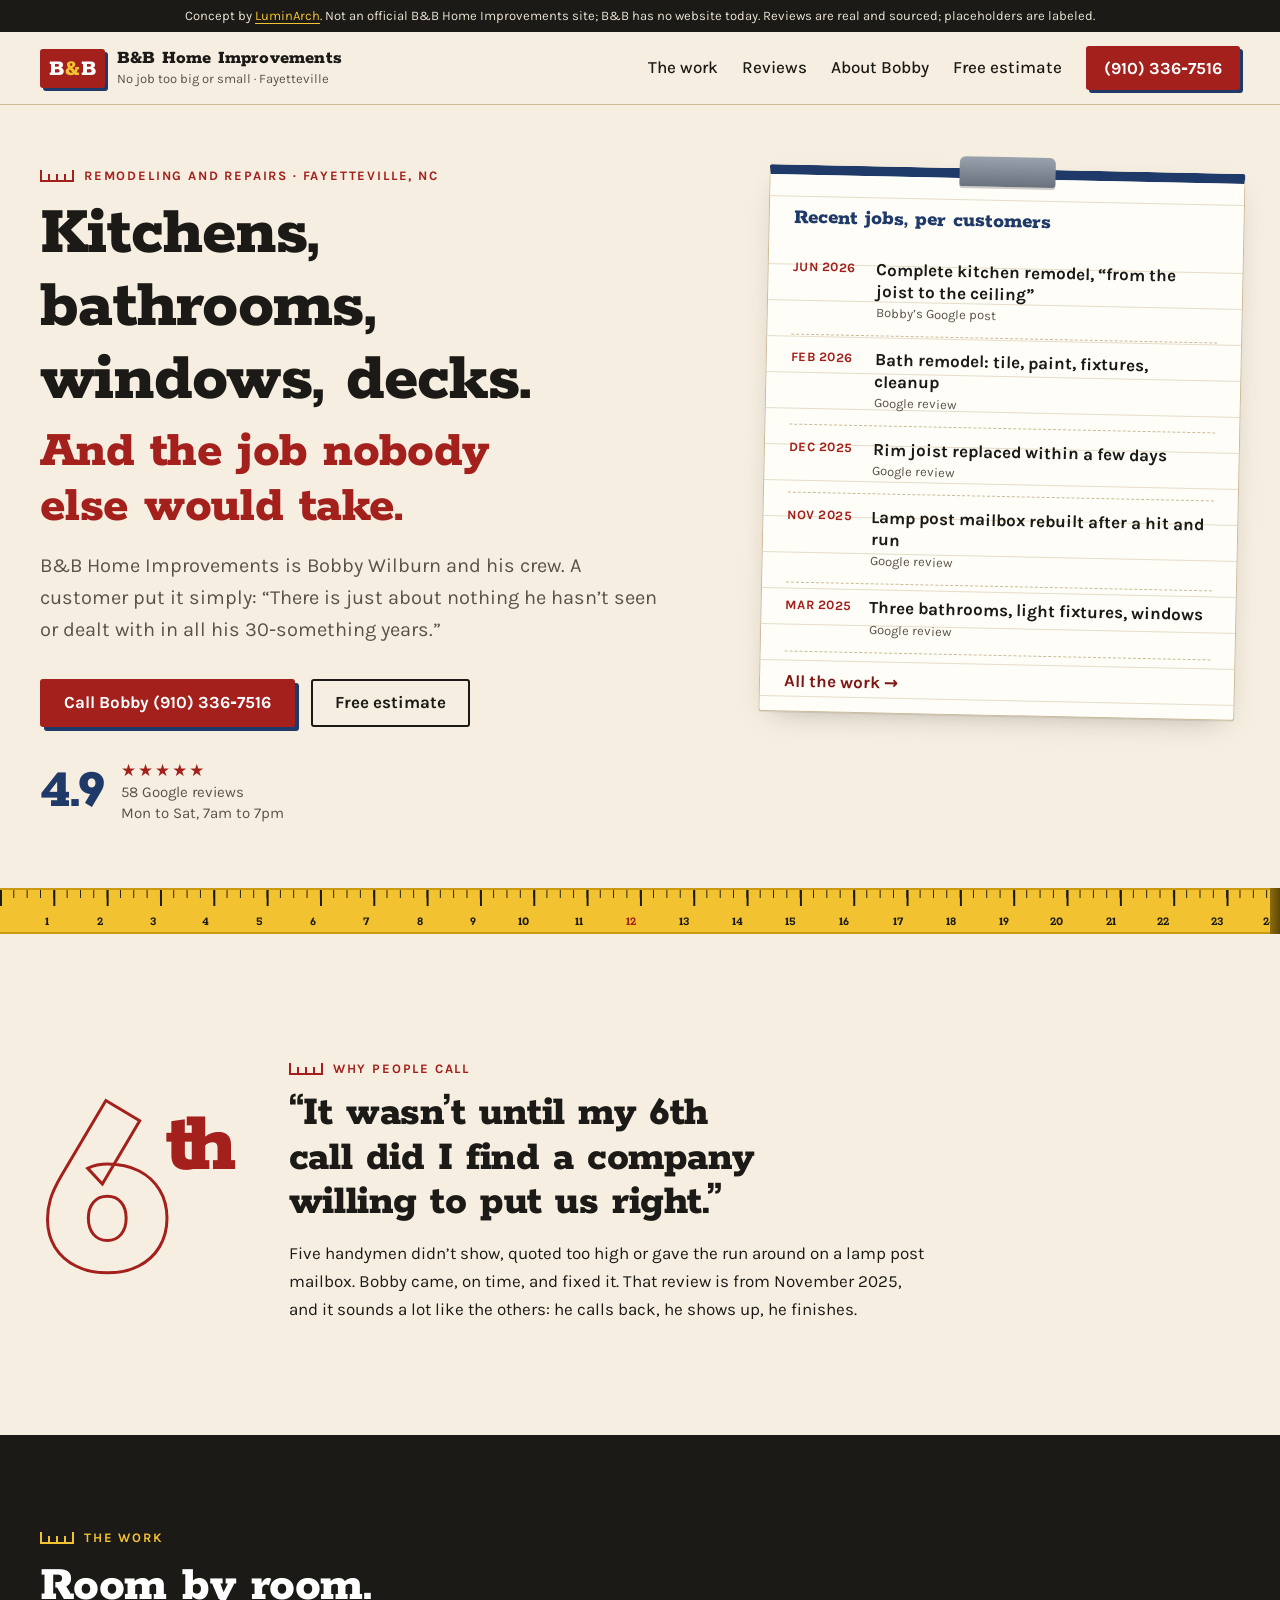
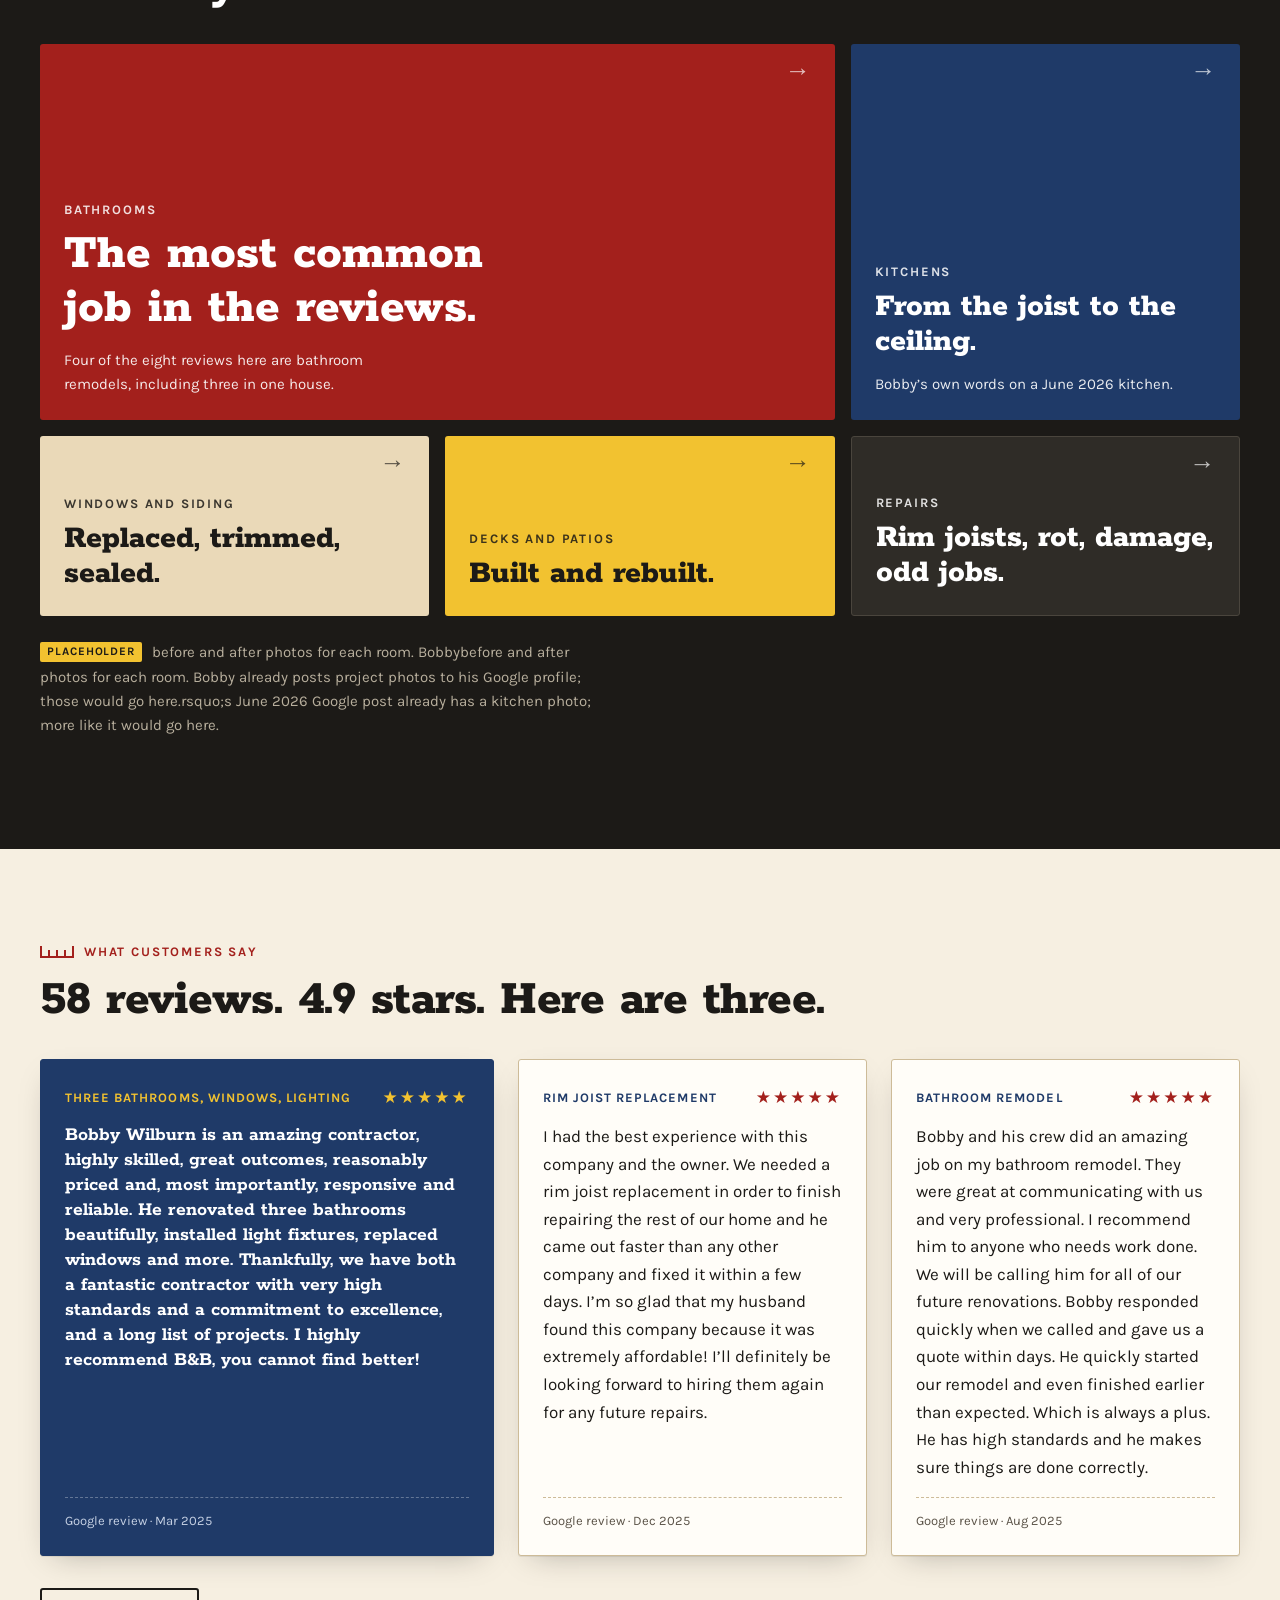
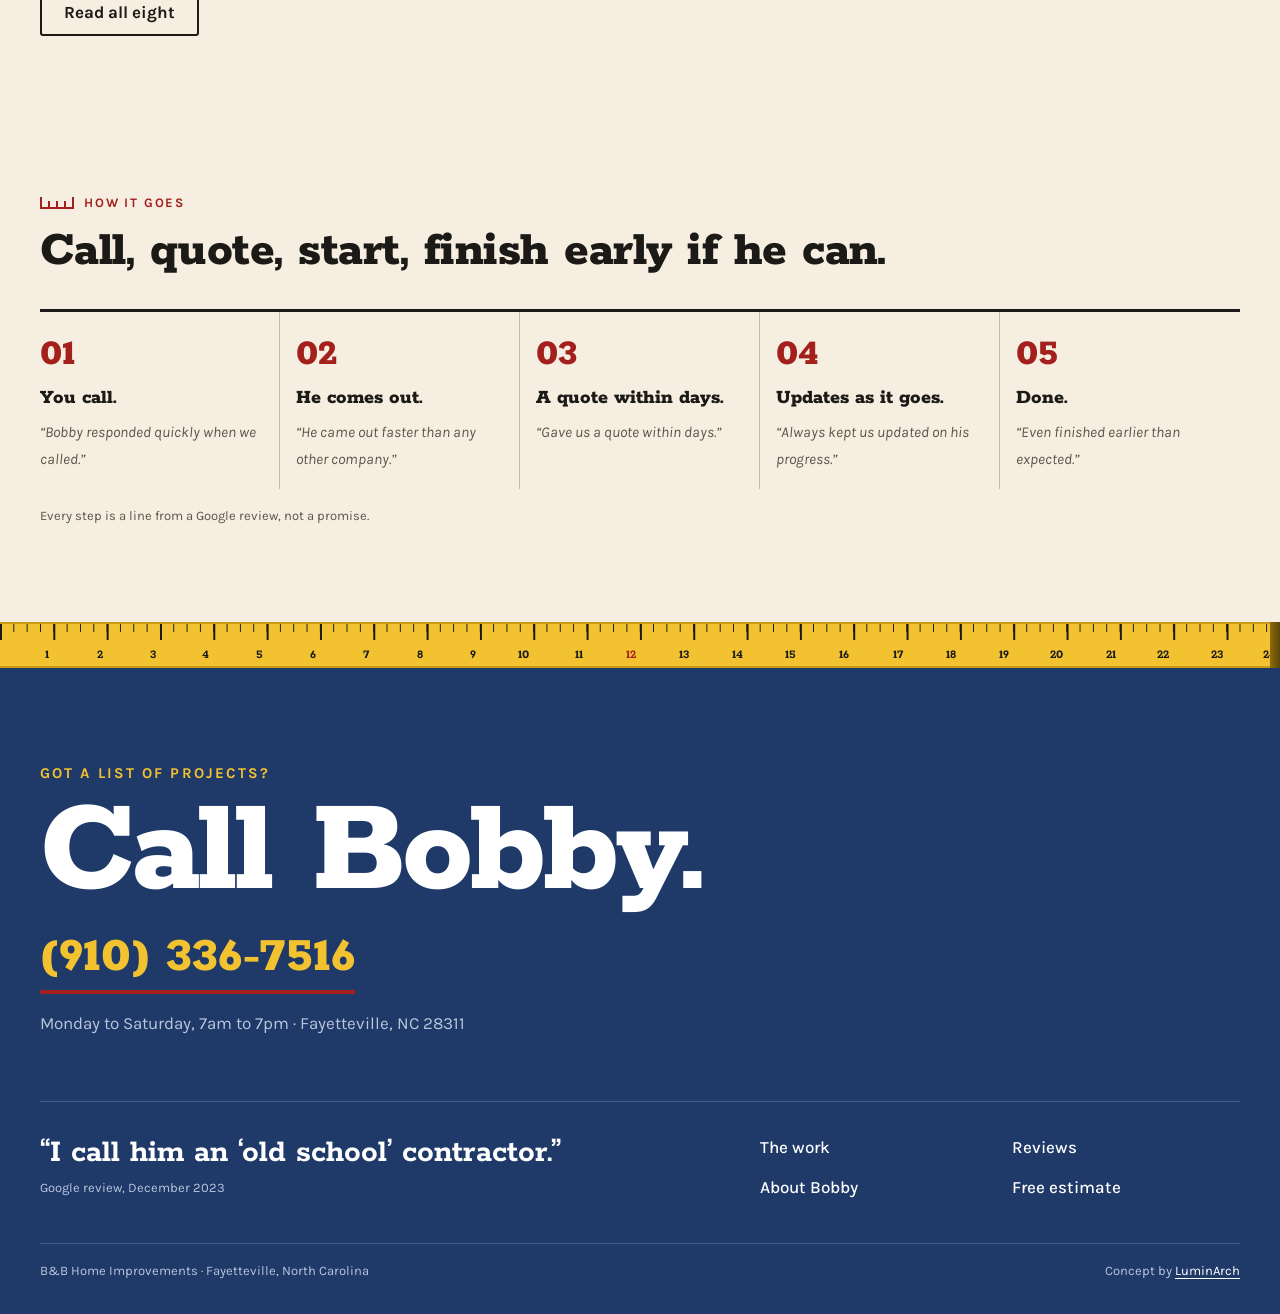
==== index.html @ a30e6767 "bb-home-improvements-demo concept site" ====
<!doctype html><html lang="en" class="no-js"><head><meta charset="utf-8"><meta name="viewport" content="width=device-width,initial-scale=1">
<title>B&B Home Improvements | Remodeling Contractor, Fayetteville</title><meta name="description" content="Bobby Wilburn and the B&B Home Improvements crew remodel kitchens and bathrooms and replace windows and decks in Fayetteville. 4.9 on Google. Call today."><link rel="canonical" href="https://daveo820.github.io/bb-home-improvements-demo/">
<meta property="og:type" content="website"><meta property="og:site_name" content="B&amp;B Home Improvements (concept)"><meta property="og:title" content="B&B Home Improvements | Remodeling Contractor, Fayetteville"><meta property="og:description" content="Bobby Wilburn and the B&B Home Improvements crew remodel kitchens and bathrooms and replace windows and decks in Fayetteville. 4.9 on Google. Call today."><meta property="og:url" content="https://daveo820.github.io/bb-home-improvements-demo/"><meta property="og:image" content="https://daveo820.github.io/bb-home-improvements-demo/og.png">
<meta name="twitter:card" content="summary_large_image"><meta name="twitter:title" content="B&B Home Improvements | Remodeling Contractor, Fayetteville"><meta name="twitter:description" content="Bobby Wilburn and the B&B Home Improvements crew remodel kitchens and bathrooms and replace windows and decks in Fayetteville. 4.9 on Google. Call today."><meta name="twitter:image" content="https://daveo820.github.io/bb-home-improvements-demo/og.png">
<meta name="robots" content="noindex, nofollow"><!-- concept demo, not for indexing -->
<meta name="theme-color" content="#f2e6cf">
<link rel="preconnect" href="https://fonts.googleapis.com"><link rel="preconnect" href="https://fonts.gstatic.com" crossorigin>
<link rel="preload" as="style" href="https://fonts.googleapis.com/css2?family=Karla:ital,wght@0,400;0,500;0,700;1,400&family=Rokkitt:wght@500;700;800&display=swap"><link rel="stylesheet" href="https://fonts.googleapis.com/css2?family=Karla:ital,wght@0,400;0,500;0,700;1,400&family=Rokkitt:wght@500;700;800&display=swap" media="print" onload="this.media='all'"><noscript><link rel="stylesheet" href="https://fonts.googleapis.com/css2?family=Karla:ital,wght@0,400;0,500;0,700;1,400&family=Rokkitt:wght@500;700;800&display=swap"></noscript>
<link rel="stylesheet" href="css/design-system.css"><link rel="stylesheet" href="css/components.css"><link rel="stylesheet" href="css/pages.css">
<link rel="icon" href="data:image/svg+xml,%3Csvg xmlns='http://www.w3.org/2000/svg' viewBox='0 0 32 32'%3E%3Crect width='32' height='32' rx='4' fill='%23a3201c'/%3E%3Ctext x='16' y='22' font-family='Georgia' font-weight='700' font-size='13' fill='%23fff' text-anchor='middle'%3EB%26amp;B%3C/text%3E%3C/svg%3E">
<script>document.documentElement.classList.replace('no-js','js-ready')</script><script type="application/ld+json">[{"@context": "https://schema.org", "@type": "GeneralContractor", "name": "B&B Home Improvements", "url": "https://daveo820.github.io/bb-home-improvements-demo/", "telephone": "+1-910-336-7516", "founder": {"@type": "Person", "name": "Bobby Wilburn"}, "address": {"@type": "PostalAddress", "addressLocality": "Fayetteville", "addressRegion": "NC", "postalCode": "28311", "addressCountry": "US"}, "geo": {"@type": "GeoCoordinates", "latitude": 35.151489, "longitude": -78.864491}, "openingHours": "Mo-Sa 07:00-19:00", "areaServed": "Fayetteville, NC", "aggregateRating": {"@type": "AggregateRating", "ratingValue": "4.9", "reviewCount": "58"}}, {"@context": "https://schema.org", "@type": "BreadcrumbList", "itemListElement": [{"@type": "ListItem", "position": 1, "name": "Home", "item": "https://daveo820.github.io/bb-home-improvements-demo/"}]}]</script></head><body>
<a class="skip" href="#main">Skip to content</a>
<div class="demo-bar">Concept by <a href="https://luminarch.pro">LuminArch</a>. Not an official B&amp;B Home Improvements site; B&amp;B has no website today. Reviews are real and sourced; placeholders are labeled.</div>
<header class="top"><div class="wrap nav"><a class="mark" href="index.html"><span class="mk-b" aria-hidden="true">B<i>&amp;</i>B</span><span><b>B&amp;B Home Improvements</b><small>No job too big or small &middot; Fayetteville</small></span></a>
<button class="menu-btn" aria-expanded="false" aria-controls="menu">Menu</button><ul id="menu"><li><a href="services.html">The work</a></li><li><a href="reviews.html">Reviews</a></li><li><a href="about.html">About Bobby</a></li><li><a href="contact.html">Free estimate</a></li></ul><a class="btn btn--red btn--call" href="tel:+19103367516"><span class="cl-full">(910) 336&#8209;7516</span><span class="cl-short">Call Bobby</span></a></div></header><main id="main">
<section class="hero"><div class="wrap hero-grid">
 <div class="hero-copy"><p class="kicker "><span class="tick" aria-hidden="true"></span>Remodeling and repairs &middot; Fayetteville, NC</p>
  <h1>Kitchens, bathrooms, windows, decks. <em>And the job nobody else would take.</em></h1>
  <p class="lede">B&amp;B Home Improvements is Bobby Wilburn and his crew. A customer put it simply: &ldquo;There is just about nothing he hasn&rsquo;t seen or dealt with in all his 30&#8209;something years.&rdquo;</p>
  <div class="cta"><a class="btn btn--red" href="tel:+19103367516">Call Bobby (910) 336&#8209;7516</a><a class="btn btn--line" href="contact.html">Free estimate</a></div>
  <div class="score"><span class="score-n" data-count="4.9" data-dec="1">4.9</span><span class="score-t"><span class="stars" aria-hidden="true">&#9733;&#9733;&#9733;&#9733;&#9733;</span>58 Google reviews<br>Mon to Sat, 7am to 7pm</span></div>
 </div>
 <aside class="clip" aria-labelledby="clip-h"><p id="clip-h" class="clip-h">Recent jobs, per customers</p>
  <ol class="clip-list"><li><time>Jun 2026</time><b>Complete kitchen remodel, &ldquo;from the joist to the ceiling&rdquo;</b><span>Bobby&rsquo;s Google post</span></li><li><time>Feb 2026</time><b>Bath remodel: tile, paint, fixtures, cleanup</b><span>Google review</span></li><li><time>Dec 2025</time><b>Rim joist replaced within a few days</b><span>Google review</span></li><li><time>Nov 2025</time><b>Lamp post mailbox rebuilt after a hit and run</b><span>Google review</span></li><li><time>Mar 2025</time><b>Three bathrooms, light fixtures, windows</b><span>Google review</span></li></ol>
  <a class="clip-more" href="services.html">All the work &rarr;</a>
 </aside>
</div><div class="tape tape--hero" aria-hidden="true"><div class="blade"><span class="in"><b>1</b></span><span class="in"><b>2</b></span><span class="in"><b>3</b></span><span class="in"><b>4</b></span><span class="in"><b>5</b></span><span class="in"><b>6</b></span><span class="in"><b>7</b></span><span class="in"><b>8</b></span><span class="in"><b>9</b></span><span class="in"><b>10</b></span><span class="in"><b>11</b></span><span class="in"><b>12</b></span><span class="in"><b>13</b></span><span class="in"><b>14</b></span><span class="in"><b>15</b></span><span class="in"><b>16</b></span><span class="in"><b>17</b></span><span class="in"><b>18</b></span><span class="in"><b>19</b></span><span class="in"><b>20</b></span><span class="in"><b>21</b></span><span class="in"><b>22</b></span><span class="in"><b>23</b></span><span class="in"><b>24</b></span></div></div></section>

<section class="sixth wrap" aria-labelledby="sx-h">
 <div class="sx-num rv" aria-hidden="true">6<sup>th</sup></div>
 <div class="sx-copy rv"><p class="kicker "><span class="tick" aria-hidden="true"></span>Why people call</p><h2 id="sx-h">&ldquo;It wasn&rsquo;t until my 6th call did I find a company willing to put us right.&rdquo;</h2>
 <p>Five handymen didn&rsquo;t show, quoted too high or gave the run around on a lamp post mailbox. Bobby came, on time, and fixed it. That review is from November 2025, and it sounds a lot like the others: he calls back, he shows up, he finishes.</p></div>
</section>

<section class="rooms" aria-labelledby="rm-h"><div class="wrap">
 <div class="rooms-head rv"><p class="kicker "><span class="tick" aria-hidden="true"></span>The work</p><h2 id="rm-h">Room by room.</h2></div>
 <div class="rooms-grid">
  <a class="room room--bath rv" href="services.html#baths"><span class="room-k">Bathrooms</span><b>The most common job in the reviews.</b><span class="room-s">Four of the eight reviews here are bathroom remodels, including three in one house.</span></a>
  <a class="room room--kitchen rv" href="services.html#kitchens"><span class="room-k">Kitchens</span><b>From the joist to the ceiling.</b><span class="room-s">Bobby&rsquo;s own words on a June 2026 kitchen.</span></a>
  <a class="room room--windows rv" href="services.html#windows"><span class="room-k">Windows and siding</span><b>Replaced, trimmed, sealed.</b></a>
  <a class="room room--decks rv" href="services.html#decks"><span class="room-k">Decks and patios</span><b>Built and rebuilt.</b></a>
  <a class="room room--fix rv" href="services.html#repairs"><span class="room-k">Repairs</span><b>Rim joists, rot, damage, odd jobs.</b></a>
 </div>
 <p class="note rv"><span class="ph">Placeholder</span> before and after photos for each room. Bobbybefore and after photos for each room. Bobby already posts project photos to his Google profile; those would go here.rsquo;s June 2026 Google post already has a kitchen photo; more like it would go here.</p>
</div></section>

<section class="voices wrap" aria-labelledby="vo-h">
 <div class="voices-head rv"><p class="kicker "><span class="tick" aria-hidden="true"></span>What customers say</p><h2 id="vo-h">58 reviews. 4.9 stars. Here are three.</h2></div>
 <div class="voices-grid"><figure class="rcard rv rcard--lead"><div class="rc-top"><span class="rc-job">Three bathrooms, windows, lighting</span><span class="stars" aria-label="5 out of 5">&#9733;&#9733;&#9733;&#9733;&#9733;</span></div><blockquote><p>Bobby Wilburn is an amazing contractor, highly skilled, great outcomes, reasonably priced and, most importantly, responsive and reliable. He renovated three bathrooms beautifully, installed light fixtures, replaced windows and more. Thankfully, we have both a fantastic contractor with very high standards and a commitment to excellence, and a long list of projects. I highly recommend B&amp;B, you cannot find better!</p></blockquote><figcaption>Google review &middot; <time datetime="2025-03-14">Mar 2025</time></figcaption></figure><figure class="rcard rv "><div class="rc-top"><span class="rc-job">Rim joist replacement</span><span class="stars" aria-label="5 out of 5">&#9733;&#9733;&#9733;&#9733;&#9733;</span></div><blockquote><p>I had the best experience with this company and the owner. We needed a rim joist replacement in order to finish repairing the rest of our home and he came out faster than any other company and fixed it within a few days. I&rsquo;m so glad that my husband found this company because it was extremely affordable! I&rsquo;ll definitely be looking forward to hiring them again for any future repairs.</p></blockquote><figcaption>Google review &middot; <time datetime="2025-12-24">Dec 2025</time></figcaption></figure><figure class="rcard rv "><div class="rc-top"><span class="rc-job">Bathroom remodel</span><span class="stars" aria-label="5 out of 5">&#9733;&#9733;&#9733;&#9733;&#9733;</span></div><blockquote><p>Bobby and his crew did an amazing job on my bathroom remodel. They were great at communicating with us and very professional. I recommend him to anyone who needs work done. We will be calling him for all of our future renovations. Bobby responded quickly when we called and gave us a quote within days. He quickly started our remodel and even finished earlier than expected. Which is always a plus. He has high standards and he makes sure things are done correctly.</p></blockquote><figcaption>Google review &middot; <time datetime="2025-08-22">Aug 2025</time></figcaption></figure></div>
 <a class="btn btn--line rv" href="reviews.html">Read all eight</a>
</section>

<section class="ledger wrap rv" aria-labelledby="lg-h">
 <p class="kicker "><span class="tick" aria-hidden="true"></span>How it goes</p><h2 id="lg-h">Call, quote, start, finish early if he can.</h2>
 <ol class="ledger-list">
  <li><b>You call.</b><span>&ldquo;Bobby responded quickly when we called.&rdquo;</span></li>
  <li><b>He comes out.</b><span>&ldquo;He came out faster than any other company.&rdquo;</span></li>
  <li><b>A quote within days.</b><span>&ldquo;Gave us a quote within days.&rdquo;</span></li>
  <li><b>Updates as it goes.</b><span>&ldquo;Always kept us updated on his progress.&rdquo;</span></li>
  <li><b>Done.</b><span>&ldquo;Even finished earlier than expected.&rdquo;</span></li>
 </ol>
 <p class="fine">Every step is a line from a Google review, not a promise.</p>
</section>
</main><footer class="site-foot"><div class="tape tape--foot" aria-hidden="true"><div class="blade"><span class="in"><b>1</b></span><span class="in"><b>2</b></span><span class="in"><b>3</b></span><span class="in"><b>4</b></span><span class="in"><b>5</b></span><span class="in"><b>6</b></span><span class="in"><b>7</b></span><span class="in"><b>8</b></span><span class="in"><b>9</b></span><span class="in"><b>10</b></span><span class="in"><b>11</b></span><span class="in"><b>12</b></span><span class="in"><b>13</b></span><span class="in"><b>14</b></span><span class="in"><b>15</b></span><span class="in"><b>16</b></span><span class="in"><b>17</b></span><span class="in"><b>18</b></span><span class="in"><b>19</b></span><span class="in"><b>20</b></span><span class="in"><b>21</b></span><span class="in"><b>22</b></span><span class="in"><b>23</b></span><span class="in"><b>24</b></span></div></div><div class="wrap">
<div class="sign">
 <p class="sign-k">Got a list of projects?</p>
 <p class="sign-h">Call Bobby.</p>
 <a class="sign-num" href="tel:+19103367516">(910) 336&#8209;7516</a>
 <p class="sign-sub">Monday to Saturday, 7am to 7pm &middot; Fayetteville, NC 28311</p>
</div>
<div class="foot-grid">
 <p class="foot-quote">&ldquo;I call him an &lsquo;old school&rsquo; contractor.&rdquo;<span>Google review, December 2023</span></p>
 <nav aria-label="Footer"><a href="services.html">The work</a><a href="reviews.html">Reviews</a><a href="about.html">About Bobby</a><a href="contact.html">Free estimate</a></nav>
</div>
<div class="foot-row"><span>B&amp;B Home Improvements &middot; Fayetteville, North Carolina</span><span>Concept by <a href="https://luminarch.pro">LuminArch</a></span></div></div></footer>
<script src="js/main.js"></script></body></html>
---- css/design-system.css ----
/* B&B Home Improvements concept. Design tokens. Archetype: craftsman's job log. Signature: the tape measure. */
:root{
 --paper:#f6efe1; --ply:#ead9b8; --ply-d:#d9c193; --red:#a3201c; --red-d:#7f1714; --denim:#1f3a68; --denim-d:#152a4d;
 --ink:#1c1a17; --mute:#5b5348; --tape:#f2c230; --line:#cdbb98; --white:#fffdf8;
 --f-d:'Rokkitt',Rockwell,'Roboto Slab',Georgia,serif; --f-b:'Karla',system-ui,-apple-system,'Segoe UI',sans-serif;
 --s1:4px;--s2:8px;--s3:12px;--s4:16px;--s5:24px;--s6:32px;--s7:48px;--s8:64px;--s9:96px;--s10:128px;
 --t-xs:.8125rem;--t-s:.9375rem;--t-b:1.0625rem;--t-l:1.25rem;--t-xl:clamp(1.6rem,2.6vw,2.1rem);--t-2xl:clamp(2.1rem,4vw,3.2rem);--t-3xl:clamp(2.7rem,6.2vw,5.4rem);
 --r:3px; --sh:0 1px 0 rgba(28,26,23,.08),0 10px 30px -14px rgba(28,26,23,.35);
 --ease:cubic-bezier(.2,.7,.1,1);
}
*,*::before,*::after{box-sizing:border-box}
html{-webkit-text-size-adjust:100%;scroll-behavior:smooth}
body{margin:0;background:var(--paper);color:var(--ink);font:400 var(--t-b)/1.62 var(--f-b);text-rendering:optimizeLegibility}
h1,h2,h3{font-family:var(--f-d);font-weight:800;line-height:1.02;letter-spacing:-.01em;margin:0 0 var(--s4);text-wrap:balance}
h1{font-size:var(--t-3xl)} h2{font-size:var(--t-2xl)} h3{font-size:var(--t-xl)}
p{margin:0 0 var(--s4);max-width:64ch}
a{color:var(--red-d);text-underline-offset:3px}
a:hover{color:var(--red)}
img{max-width:100%;display:block;height:auto}
:focus-visible{outline:3px solid var(--denim);outline-offset:3px}
.wrap{width:min(1200px,100% - 48px);margin-inline:auto}
.skip{position:absolute;left:-999px;top:8px;background:var(--ink);color:#fff;padding:8px 12px;z-index:99}
.skip:focus{left:8px}
.lede{font-size:var(--t-l);color:var(--mute);max-width:52ch}
.fine{font-size:var(--t-xs);color:var(--mute)}
@media (max-width:640px){.wrap{width:calc(100% - 36px)}body{font-size:1rem}}
---- css/components.css ----
/* components */
.demo-bar{background:var(--ink);color:#e9e2d2;font-size:var(--t-xs);text-align:center;padding:7px 16px;line-height:1.4}
.demo-bar a{color:var(--tape)}
.top{background:var(--paper);border-bottom:1px solid var(--line);position:sticky;top:0;z-index:20}
.nav{display:flex;align-items:center;gap:var(--s5);min-height:72px}
.mark{display:flex;align-items:center;gap:var(--s3);text-decoration:none;color:var(--ink);margin-right:auto}
.mk-b{font:800 1.45rem/1 var(--f-d);color:#fff;background:var(--red);padding:9px 9px 7px;border-radius:var(--r);box-shadow:3px 3px 0 var(--denim)}
.mk-b i{font-style:normal;color:var(--tape);margin:0 1px}
.mark b{display:block;font:800 1.2rem/1.05 var(--f-d);letter-spacing:.01em}
.mark small{display:block;font-size:var(--t-xs);color:var(--mute)}
#menu{display:flex;gap:var(--s5);list-style:none;margin:0;padding:0}
#menu a{color:var(--ink);text-decoration:none;font-weight:500;padding:6px 0;border-bottom:2px solid transparent}
#menu a:hover,#menu a[aria-current]{border-color:var(--red)}
.menu-btn{display:none;font:700 var(--t-s) var(--f-b);background:none;border:1.5px solid var(--ink);border-radius:var(--r);padding:8px 14px;color:var(--ink);cursor:pointer}
.cl-short{display:none}
.btn{display:inline-flex;align-items:center;justify-content:center;gap:8px;min-height:48px;padding:12px 22px;font:700 var(--t-b)/1.1 var(--f-b);text-decoration:none;border-radius:var(--r);border:2px solid transparent;cursor:pointer;transition:transform .2s var(--ease),background .2s,box-shadow .2s}
.btn--red{background:var(--red);color:#fff;box-shadow:4px 4px 0 var(--denim)}
.btn--red:hover{background:var(--red-d);color:#fff;transform:translate(-1px,-1px);box-shadow:5px 5px 0 var(--denim)}
.btn--line{border-color:var(--ink);color:var(--ink);background:transparent}
.btn--line:hover{background:var(--ink);color:var(--paper)}
.btn--call{min-height:44px;padding:10px 16px;box-shadow:3px 3px 0 var(--denim)}
.kicker{display:flex;align-items:center;gap:10px;font:700 var(--t-xs)/1 var(--f-b);letter-spacing:.14em;text-transform:uppercase;color:var(--red);margin:0 0 var(--s4)}
.tick{width:34px;height:12px;flex:none;background:linear-gradient(90deg,currentColor 2px,transparent 2px) 0 100%/8px 6px repeat-x,linear-gradient(90deg,currentColor 2px,transparent 2px) 0 100%/32px 12px repeat-x;border-bottom:2px solid currentColor}
.stars{color:var(--red);letter-spacing:2px}
.ph{display:inline-block;background:var(--tape);color:var(--ink);font:700 .72rem/1 var(--f-b);letter-spacing:.08em;text-transform:uppercase;padding:4px 7px;border-radius:2px;margin-right:6px;vertical-align:2px}
.note{font-size:var(--t-s);color:var(--mute)}
/* signature: tape measure blade */
.tape{position:relative;height:46px;overflow:hidden}
.blade{display:flex;height:100%;width:100%;background:var(--tape);border-top:2px solid #c99a12;border-bottom:2px solid #c99a12;transform-origin:left center;
 background-image:repeating-linear-gradient(90deg,var(--ink) 0 1.5px,transparent 1.5px 100%),repeating-linear-gradient(90deg,var(--ink) 0 1px,transparent 1px 100%);
 background-size:calc(100%/24) 16px,calc(100%/96) 8px;background-repeat:repeat-x;background-position:0 0,0 0}
.blade .in{flex:1;position:relative}
.blade .in b{position:absolute;right:4px;bottom:4px;font:700 .8rem/1 var(--f-d);color:var(--ink)}
.blade .in:nth-child(12) b{color:var(--red)}
.tape::after{content:"";position:absolute;right:0;top:0;bottom:0;width:10px;background:linear-gradient(90deg,#8c6c0c,#5c4708)}
.js-ready .tape .blade{transform:scaleX(.04);transition:transform 1.3s var(--ease)}
.js-ready .tape.out .blade{transform:none}
@media (max-width:640px){.blade .in:nth-child(odd) b{display:none}.blade{background-size:calc(100%/24) 12px,calc(100%/48) 6px}.tape{height:36px}}
/* review card */
.rcard{margin:0;background:var(--white);border:1px solid var(--line);border-radius:var(--r);padding:var(--s5);box-shadow:var(--sh);display:flex;flex-direction:column}
.rc-top{display:flex;justify-content:space-between;align-items:center;gap:var(--s3);margin-bottom:var(--s3)}
.rc-job{font:700 var(--t-xs)/1.2 var(--f-b);text-transform:uppercase;letter-spacing:.08em;color:var(--denim)}
.rcard blockquote{margin:0 0 var(--s4);flex:1}
.rcard blockquote p{margin:0}
.rcard figcaption{font-size:var(--t-xs);color:var(--mute);border-top:1px dashed var(--line);padding-top:var(--s3)}
/* footer */
.site-foot{background:var(--denim);color:#e8edf6;margin-top:var(--s9)}
.site-foot a{color:#fff}
.sign{padding:var(--s9) 0 var(--s7);text-align:left}
.sign-k{font:700 var(--t-s) var(--f-b);text-transform:uppercase;letter-spacing:.14em;color:var(--tape);margin-bottom:var(--s2)}
.sign-h{font:800 clamp(3.5rem,11vw,9rem)/.9 var(--f-d);color:#fff;margin:0 0 var(--s4);letter-spacing:-.02em}
.sign-num{display:inline-block;font:800 clamp(1.8rem,4.5vw,3.2rem)/1 var(--f-d);color:var(--tape)!important;text-decoration:none;border-bottom:4px solid var(--red);padding-bottom:6px}
.sign-sub{margin-top:var(--s4);color:#b9c6dc}
.foot-grid{display:grid;grid-template-columns:1.4fr 1fr;gap:var(--s7);border-top:1px solid rgba(255,255,255,.18);padding:var(--s6) 0}
.foot-quote{font:700 var(--t-xl)/1.15 var(--f-d);color:#fff;max-width:28ch}
.foot-quote span{display:block;font:400 var(--t-xs) var(--f-b);color:#b9c6dc;margin-top:var(--s2)}
.foot-grid nav{display:grid;grid-template-columns:1fr 1fr;gap:var(--s3) var(--s5);align-content:start}
.foot-grid nav a{text-decoration:none;font-weight:500}
.foot-grid nav a:hover{color:var(--tape)}
.foot-row{display:flex;justify-content:space-between;flex-wrap:wrap;gap:var(--s3);font-size:var(--t-xs);color:#b9c6dc;border-top:1px solid rgba(255,255,255,.18);padding:var(--s4) 0 var(--s6)}
.rv{opacity:1}
.js-ready .rv{opacity:0;transform:translateY(18px);transition:opacity .7s var(--ease),transform .7s var(--ease)}
.js-ready .rv.in{opacity:1;transform:none}
@media (max-width:980px){
 .menu-btn{display:block;order:3}
 #menu{display:none;position:absolute;left:0;right:0;top:100%;background:var(--paper);flex-direction:column;gap:0;padding:var(--s3) 24px var(--s5);border-bottom:1px solid var(--line)}
 #menu.open{display:flex} #menu a{display:block;padding:12px 0}
 .foot-grid{grid-template-columns:1fr}
}
@media (max-width:640px){.mark small{display:none}.mark b{font-size:1.02rem}.cl-full{display:none}.cl-short{display:inline}.nav{gap:var(--s3);min-height:64px}.mk-b{font-size:1.15rem}}
@media (prefers-reduced-motion:reduce){*{transition:none!important;animation:none!important}.js-ready .rv{opacity:1;transform:none}.js-ready .tape .blade{transform:none}html{scroll-behavior:auto}}
---- css/pages.css ----
/* pages */
.hero{padding:var(--s8) 0 0;background:linear-gradient(var(--paper),var(--paper)) ,var(--paper);position:relative}
.hero-grid{display:grid;grid-template-columns:1.25fr .9fr;gap:var(--s8);align-items:start;padding-bottom:var(--s8)}
.hero h1{font-size:clamp(2.6rem,5.6vw,5rem);max-width:13ch}
.hero h1 em{font-style:normal;color:var(--red);display:block;font-size:.74em;margin-top:.15em;max-width:18ch}
.hero .lede{margin-bottom:var(--s6)}
.cta{display:flex;flex-wrap:wrap;gap:var(--s4);margin-bottom:var(--s6)}
.score{display:flex;align-items:center;gap:var(--s4)}
.score-n{font:800 3.6rem/1 var(--f-d);color:var(--denim)}
.score-t{font-size:var(--t-s);line-height:1.4;color:var(--mute)}
.score-t .stars{display:block;font-size:1.05rem}
.clip{background:var(--white);border:1px solid var(--line);border-top:10px solid var(--denim);border-radius:var(--r);padding:var(--s5) var(--s5) var(--s4);box-shadow:var(--sh);transform:rotate(1.2deg);position:relative;
 background-image:repeating-linear-gradient(transparent 0 35px,#e6dcc7 35px 36px);background-position:0 54px}
.clip::before{content:"";position:absolute;top:-22px;left:50%;width:96px;height:30px;margin-left:-48px;background:linear-gradient(#9aa3ad,#69727c);border-radius:6px 6px 3px 3px;box-shadow:0 2px 0 rgba(0,0,0,.2)}
.clip-h{font:800 1.35rem/1 var(--f-d);color:var(--denim);margin:var(--s2) 0 var(--s4)}
.clip-list{list-style:none;margin:0;padding:0}
.clip-list li{display:grid;grid-template-columns:72px 1fr;gap:0 var(--s3);padding:var(--s3) 0;border-bottom:1px dashed var(--line)}
.clip-list time{grid-row:span 2;font:700 var(--t-xs)/1.5 var(--f-b);color:var(--red);text-transform:uppercase;letter-spacing:.04em}
.clip-list b{font-weight:700;line-height:1.3}
.clip-list span{font-size:var(--t-xs);color:var(--mute)}
.clip-more{display:inline-block;margin-top:var(--s4);font-weight:700;text-decoration:none}
.sixth{display:grid;grid-template-columns:auto 1fr;gap:var(--s8);align-items:center;padding:var(--s10) 0 var(--s9)}
.sx-num{font:800 clamp(9rem,22vw,19rem)/.8 var(--f-d);color:transparent;-webkit-text-stroke:3px var(--red);letter-spacing:-.04em}
.sx-num sup{font-size:.32em;vertical-align:top;-webkit-text-stroke:0;color:var(--red);margin-left:.04em;position:relative;top:.25em}
.sx-copy h2{font-size:clamp(1.8rem,3.4vw,2.8rem);max-width:22ch}
.rooms{background:var(--ink);color:#efe7d6;padding:var(--s9) 0}
.rooms .kicker{color:var(--tape)}
.rooms-head h2{color:#fff}
.rooms-grid{display:grid;grid-template-columns:repeat(6,1fr);grid-auto-rows:minmax(180px,auto);gap:var(--s4);margin:var(--s6) 0 var(--s5)}
.room{display:flex;flex-direction:column;justify-content:flex-end;padding:var(--s5);border-radius:var(--r);text-decoration:none;color:#fff;position:relative;overflow:hidden;transition:transform .25s var(--ease)}
.room:hover{transform:translateY(-3px);color:#fff}
.room::after{content:"\2192";position:absolute;top:var(--s4);right:var(--s5);font:800 1.6rem/1 var(--f-d);opacity:.7}
.room-k{font:700 var(--t-xs)/1 var(--f-b);text-transform:uppercase;letter-spacing:.14em;margin-bottom:var(--s3);opacity:.85}
.room b{font:800 var(--t-xl)/1.05 var(--f-d)}
.room-s{font-size:var(--t-s);margin-top:var(--s3);opacity:.9;max-width:40ch}
.room--bath{grid-column:span 4;grid-row:span 2;background:var(--red)}
.room--bath b{font-size:clamp(2rem,4vw,3.3rem);max-width:14ch}
.room--kitchen{grid-column:span 2;grid-row:span 2;background:var(--denim)}
.room--windows{grid-column:span 2;background:var(--ply);color:var(--ink)}
.room--decks{grid-column:span 2;background:var(--tape);color:var(--ink)}
.room--fix{grid-column:span 2;background:#2f2c27;border:1px solid #4a453d}
.room--windows:hover,.room--decks:hover{color:var(--ink)}
.rooms .note{color:#b8af9d}
.voices{padding:var(--s9) 0}
.voices-grid{display:grid;grid-template-columns:1.3fr 1fr 1fr;gap:var(--s5);margin:var(--s6) 0}
.rcard--lead{background:var(--denim);color:#fff;border-color:var(--denim)}
.rcard--lead blockquote p{font:700 1.45rem/1.25 var(--f-d)}
.rcard--lead .rc-job{color:var(--tape)} .rcard--lead .stars{color:var(--tape)} .rcard--lead figcaption{color:#c5d0e3;border-color:rgba(255,255,255,.3)}
.ledger{padding:var(--s8) 0 0}
.ledger-list{list-style:none;counter-reset:s;margin:var(--s6) 0 var(--s4);padding:0;display:grid;grid-template-columns:repeat(5,1fr);border-top:3px solid var(--ink)}
.ledger-list li{counter-increment:s;padding:var(--s5) var(--s4) var(--s4) 0;border-right:1px solid var(--line);padding-left:var(--s4)}
.ledger-list li:first-child{padding-left:0}.ledger-list li:last-child{border-right:0}
.ledger-list li::before{content:counter(s,decimal-leading-zero);display:block;font:800 2.4rem/1 var(--f-d);color:var(--red);margin-bottom:var(--s3)}
.ledger-list b{display:block;font:800 1.3rem/1.1 var(--f-d);margin-bottom:var(--s2)}
.ledger-list span{font-size:var(--t-s);color:var(--mute);font-style:italic}
/* inner pages */
.page-head{padding:var(--s8) 0 0;border-bottom:1px solid var(--line)}
.page-head .wrap{padding-bottom:var(--s7)}
.page-head--red{background:var(--red);color:#fff;border:0}
.page-head--red .kicker,.page-head--red .crumbs a,.page-head--red .crumbs{color:#ffd9d4}
.page-head--red .lede{color:#ffe7e3}
.crumbs{font-size:var(--t-xs);color:var(--mute);margin-bottom:var(--s5)}
.crumbs a{color:var(--mute)}
.sv-list{padding:var(--s7) 0}
.sv{display:grid;grid-template-columns:90px 1.2fr 1fr;gap:var(--s6);padding:var(--s7) 0;border-bottom:1px solid var(--line);align-items:start}
.sv-n{font:800 3rem/1 var(--f-d);color:var(--red)}
.sv h2{font-size:var(--t-xl)}
.sv-q{margin:0;padding:var(--s4) var(--s5);background:var(--white);border-left:4px solid var(--tape);font-size:var(--t-s)}
.sv-q p{margin-bottom:var(--s2)} .sv-q footer{font-size:var(--t-xs);color:var(--mute)}
.jobs{padding:var(--s7) 0}
.job-log{list-style:none;margin:var(--s5) 0;padding:0;border-top:3px solid var(--ink)}
.job-log li{display:grid;grid-template-columns:110px 1fr auto;gap:var(--s4);padding:var(--s4) 0;border-bottom:1px solid var(--line);align-items:baseline}
.job-log time{font-weight:700;color:var(--red)} .job-log b{font-weight:700} .job-log span{font-size:var(--t-xs);color:var(--mute)}
.rv-wall{columns:2 360px;column-gap:var(--s5);padding:var(--s7) 0}
.rv-wall .rcard{break-inside:avoid;margin-bottom:var(--s5)}
.sources{padding-bottom:var(--s5)} .sources h2{font-size:var(--t-xl)}
.ab-head{display:grid;grid-template-columns:1.2fr 1fr;gap:var(--s7);align-items:end}
.ab-ph{aspect-ratio:4/3;border:2px dashed rgba(255,255,255,.55);border-radius:var(--r);display:flex;align-items:center;justify-content:center;text-align:center;padding:var(--s5);color:#ffe7e3;font-size:var(--t-s)}
.ab{display:grid;grid-template-columns:1.4fr 1fr;gap:var(--s8);padding:var(--s8) 0}
.ab-facts dl{margin:0;border-top:3px solid var(--ink)}
.ab-facts dl div{display:grid;grid-template-columns:110px 1fr;gap:var(--s3);padding:var(--s3) 0;border-bottom:1px solid var(--line)}
.ab-facts dt{font-weight:700;color:var(--mute);font-size:var(--t-s)} .ab-facts dd{margin:0}
.ab h2{font-size:var(--t-xl)}
.q-grid{display:grid;grid-template-columns:1.5fr 1fr;gap:var(--s8);padding:var(--s8) 0}
fieldset{border:0;padding:0;margin:0 0 var(--s5)} legend{font:800 1.3rem var(--f-d);margin-bottom:var(--s3)}
.chips-in{display:flex;flex-wrap:wrap;gap:var(--s2)}
.chips-in label{display:flex;align-items:center;gap:8px;border:1.5px solid var(--line);background:var(--white);border-radius:999px;padding:9px 14px;cursor:pointer;font-weight:500}
.chips-in label:has(input:checked){border-color:var(--red);background:#fbe9e6}
.two{display:grid;grid-template-columns:1fr 1fr;gap:var(--s4)}
.field{margin-bottom:var(--s4)} .field label{display:block;font-weight:700;margin-bottom:6px;font-size:var(--t-s)}
.field input,.field textarea{width:100%;font:inherit;padding:12px 14px;border:1.5px solid var(--line);border-radius:var(--r);background:var(--white);color:var(--ink)}
.field input:focus,.field textarea:focus{border-color:var(--denim);outline:2px solid var(--denim);outline-offset:0}
.card{background:var(--denim);color:#fff;padding:var(--s6);border-radius:var(--r);box-shadow:6px 6px 0 var(--tape)}
.card .kicker{color:var(--tape)} .card .phone{font:800 2.2rem/1 var(--f-d);color:#fff;text-decoration:none;display:block;margin-bottom:var(--s4)} .card .fine{color:#c5d0e3}
.nf{padding:var(--s10) 0}
@media (max-width:980px){
 .hero-grid,.ab-head,.ab,.q-grid{grid-template-columns:1fr;gap:var(--s7)}
 .clip{transform:none;max-width:560px}
 .sixth{grid-template-columns:1fr;gap:var(--s4);padding:var(--s8) 0}
 .rooms-grid{grid-template-columns:1fr 1fr}
 .room--bath{grid-column:span 2;grid-row:auto;min-height:260px} .room--kitchen{grid-column:span 2;grid-row:auto} .room--windows,.room--decks,.room--fix{grid-column:span 1}
 .room--fix{grid-column:span 2}
 .voices-grid{grid-template-columns:1fr}
 .ledger-list{grid-template-columns:1fr;border-top:0}
 .ledger-list li{border-right:0;border-top:1px solid var(--line);padding:var(--s4) 0;display:grid;grid-template-columns:64px 1fr;column-gap:var(--s3)}
 .ledger-list li::before{grid-row:span 2;margin:0}
 .sv{grid-template-columns:1fr;gap:var(--s3)}
 .job-log li{grid-template-columns:90px 1fr}.job-log span{grid-column:2}
}
@media (max-width:640px){
 .hero{padding-top:var(--s6)} .hero-grid{padding-bottom:var(--s7)}
 .hero h1{font-size:2.55rem}
 .cta .btn{width:100%}
 .sx-num{font-size:8rem}
 .two{grid-template-columns:1fr}
 .rooms-grid{grid-template-columns:1fr}.room--windows,.room--decks,.room--fix{grid-column:span 1}.room--bath,.room--kitchen{grid-column:span 1}
}
.btn--call{white-space:nowrap}
.rcard--lead blockquote p{font-size:1.25rem}
@media (max-width:640px){.btn--call{padding:9px 12px;font-size:.9rem}.mark b{max-width:9ch;line-height:1.05}.rcard--lead blockquote p{font-size:1.1rem}}
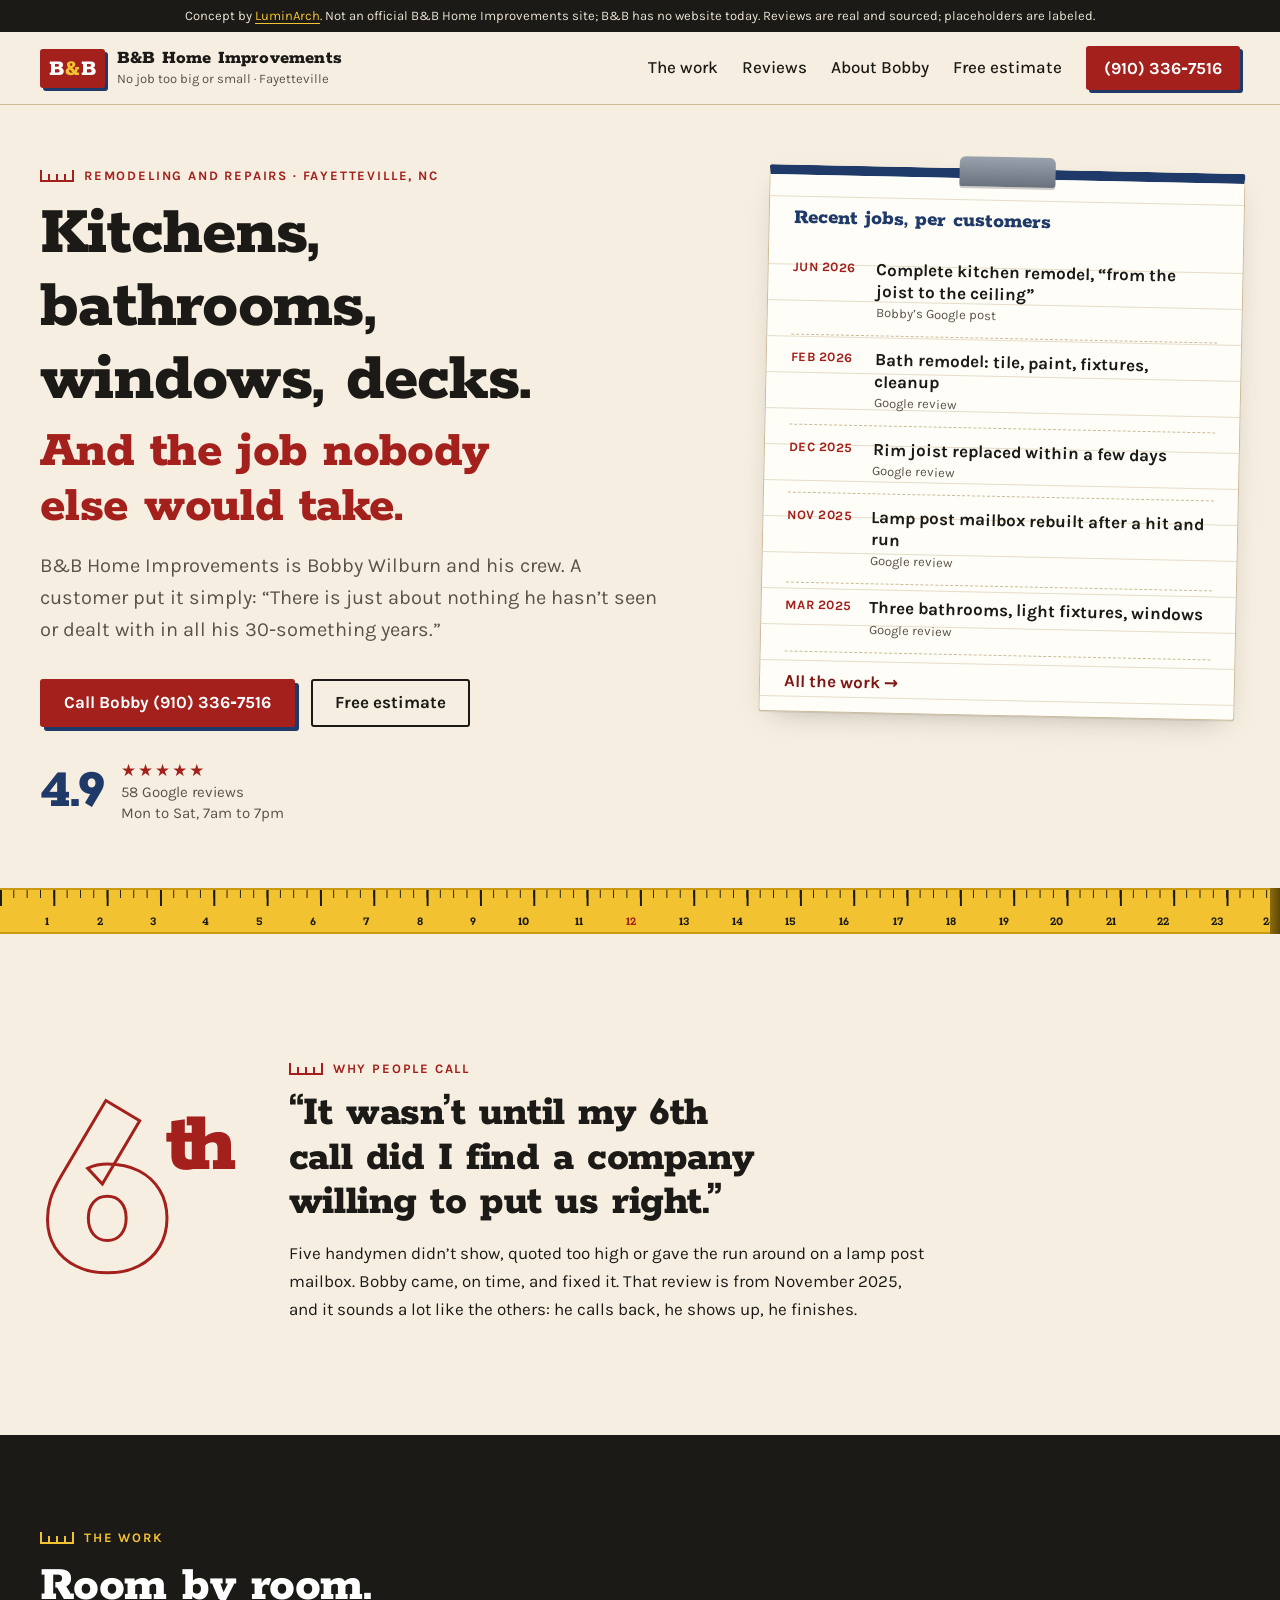
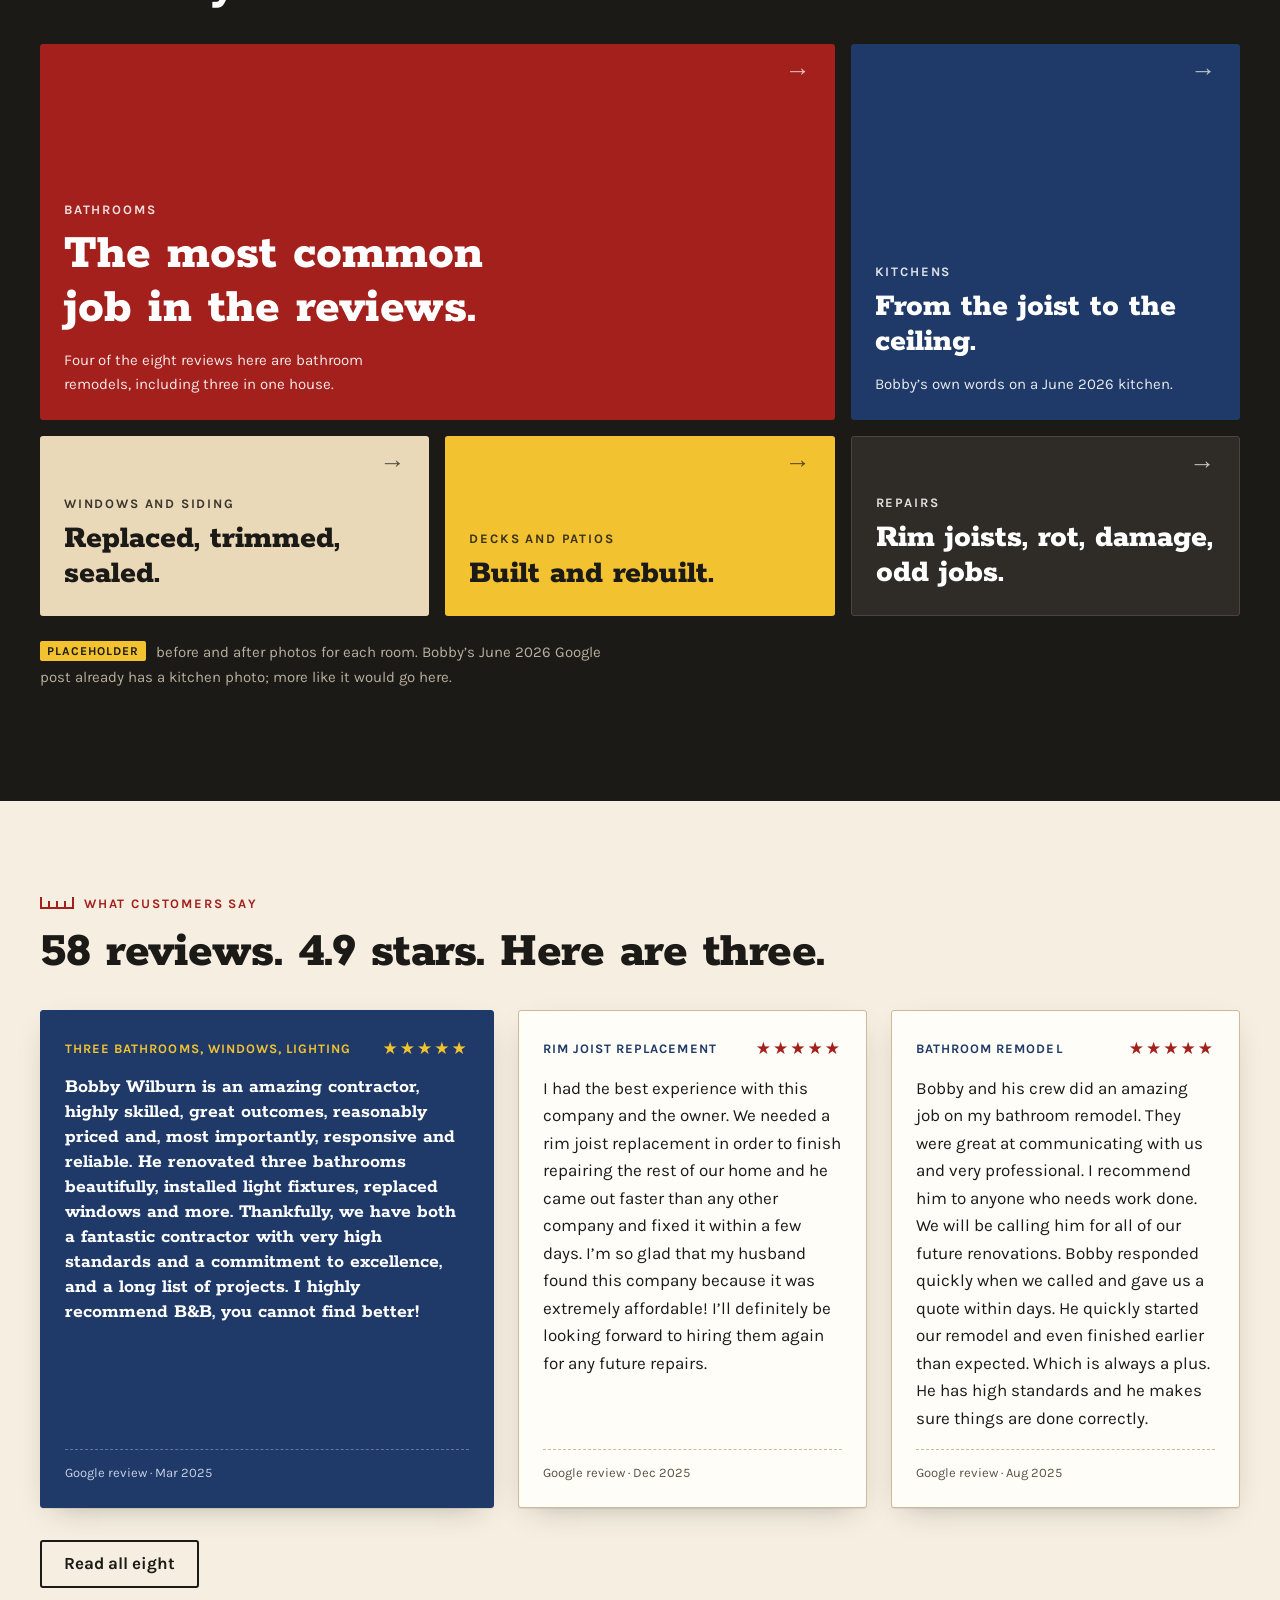
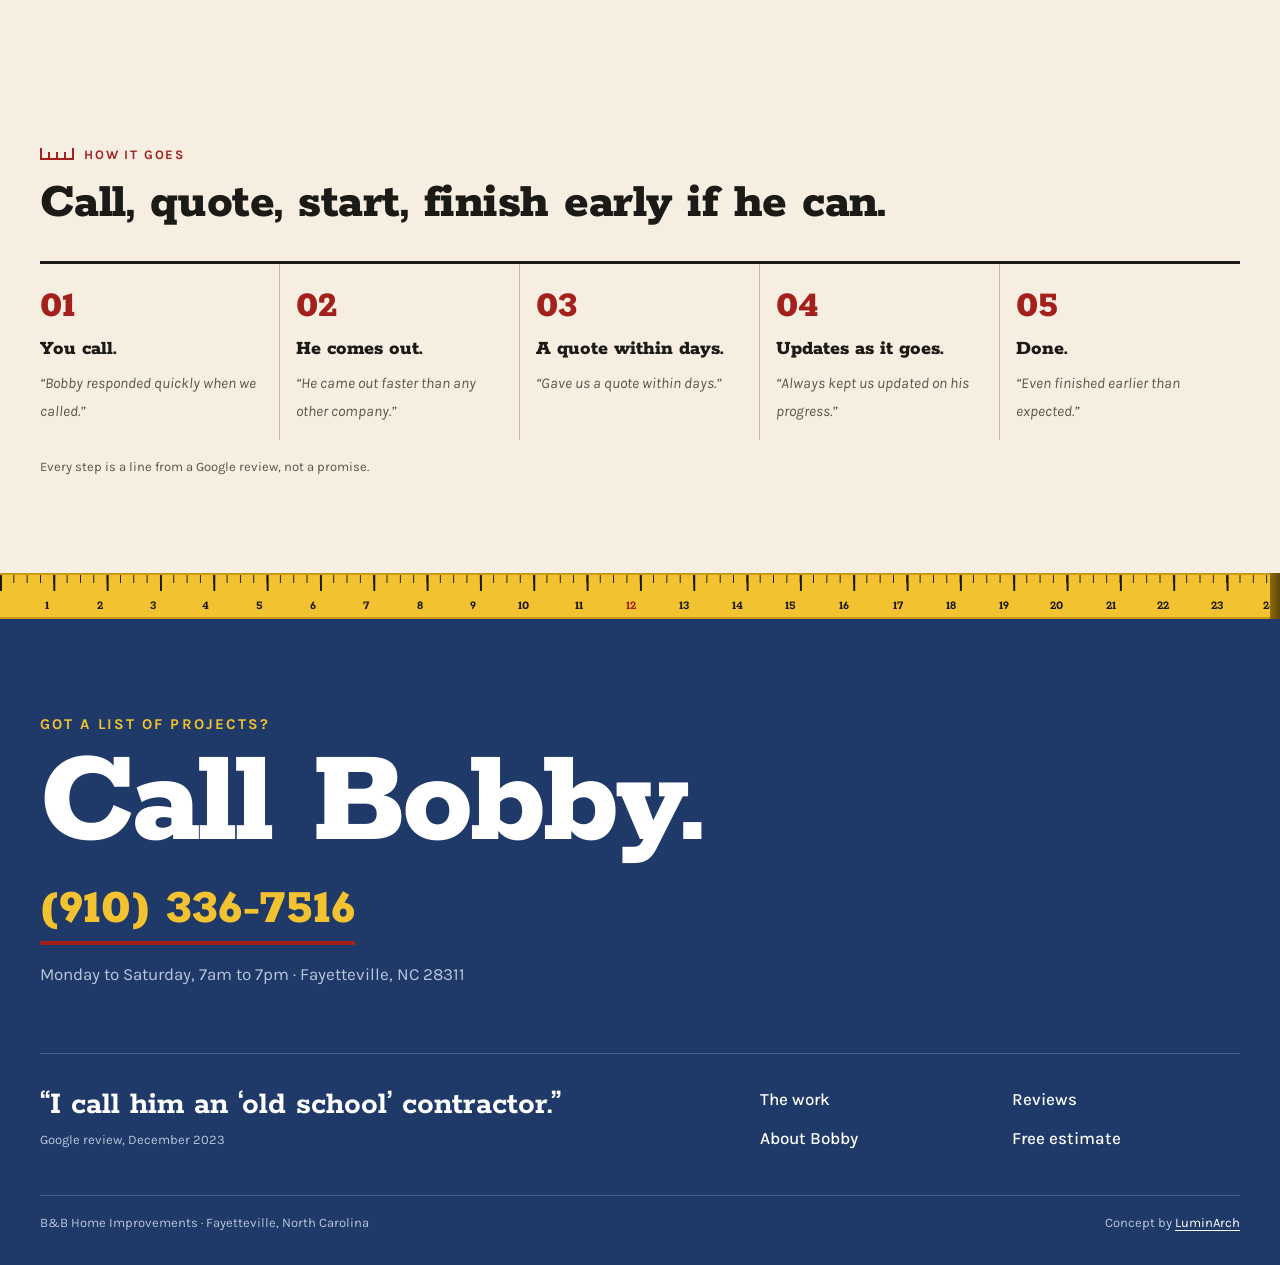
==== commit 2119f04b: "Fix garbled copy from a bad find and replace (stray entity text and duplicated phrase)" ====
--- a/index.html
+++ b/index.html
@@ -1,14 +1,14 @@
 <!doctype html><html lang="en" class="no-js"><head><meta charset="utf-8"><meta name="viewport" content="width=device-width,initial-scale=1">
-<title>B&B Home Improvements | Remodeling Contractor, Fayetteville</title><meta name="description" content="Bobby Wilburn and the B&B Home Improvements crew remodel kitchens and bathrooms and replace windows and decks in Fayetteville. 4.9 on Google. Call today."><link rel="canonical" href="https://daveo820.github.io/bb-home-improvements-demo/">
-<meta property="og:type" content="website"><meta property="og:site_name" content="B&amp;B Home Improvements (concept)"><meta property="og:title" content="B&B Home Improvements | Remodeling Contractor, Fayetteville"><meta property="og:description" content="Bobby Wilburn and the B&B Home Improvements crew remodel kitchens and bathrooms and replace windows and decks in Fayetteville. 4.9 on Google. Call today."><meta property="og:url" content="https://daveo820.github.io/bb-home-improvements-demo/"><meta property="og:image" content="https://daveo820.github.io/bb-home-improvements-demo/og.png">
-<meta name="twitter:card" content="summary_large_image"><meta name="twitter:title" content="B&B Home Improvements | Remodeling Contractor, Fayetteville"><meta name="twitter:description" content="Bobby Wilburn and the B&B Home Improvements crew remodel kitchens and bathrooms and replace windows and decks in Fayetteville. 4.9 on Google. Call today."><meta name="twitter:image" content="https://daveo820.github.io/bb-home-improvements-demo/og.png">
+<title>B&B Home Improvements | Remodeling Contractor, Fayetteville</title><meta name="description" content="Bobby Wilburn and the B&B Home Improvements crew remodel kitchens and bathrooms and replace windows and decks in Fayetteville. 4.9 on Google. Call today."><link rel="canonical" href="https://bb-home-improvements-demo.vercel.app/">
+<meta property="og:type" content="website"><meta property="og:site_name" content="B&amp;B Home Improvements (concept)"><meta property="og:title" content="B&B Home Improvements | Remodeling Contractor, Fayetteville"><meta property="og:description" content="Bobby Wilburn and the B&B Home Improvements crew remodel kitchens and bathrooms and replace windows and decks in Fayetteville. 4.9 on Google. Call today."><meta property="og:url" content="https://bb-home-improvements-demo.vercel.app/"><meta property="og:image" content="https://bb-home-improvements-demo.vercel.app/og.png">
+<meta name="twitter:card" content="summary_large_image"><meta name="twitter:title" content="B&B Home Improvements | Remodeling Contractor, Fayetteville"><meta name="twitter:description" content="Bobby Wilburn and the B&B Home Improvements crew remodel kitchens and bathrooms and replace windows and decks in Fayetteville. 4.9 on Google. Call today."><meta name="twitter:image" content="https://bb-home-improvements-demo.vercel.app/og.png">
 <meta name="robots" content="noindex, nofollow"><!-- concept demo, not for indexing -->
 <meta name="theme-color" content="#f2e6cf">
 <link rel="preconnect" href="https://fonts.googleapis.com"><link rel="preconnect" href="https://fonts.gstatic.com" crossorigin>
 <link rel="preload" as="style" href="https://fonts.googleapis.com/css2?family=Karla:ital,wght@0,400;0,500;0,700;1,400&family=Rokkitt:wght@500;700;800&display=swap"><link rel="stylesheet" href="https://fonts.googleapis.com/css2?family=Karla:ital,wght@0,400;0,500;0,700;1,400&family=Rokkitt:wght@500;700;800&display=swap" media="print" onload="this.media='all'"><noscript><link rel="stylesheet" href="https://fonts.googleapis.com/css2?family=Karla:ital,wght@0,400;0,500;0,700;1,400&family=Rokkitt:wght@500;700;800&display=swap"></noscript>
 <link rel="stylesheet" href="css/design-system.css"><link rel="stylesheet" href="css/components.css"><link rel="stylesheet" href="css/pages.css">
 <link rel="icon" href="data:image/svg+xml,%3Csvg xmlns='http://www.w3.org/2000/svg' viewBox='0 0 32 32'%3E%3Crect width='32' height='32' rx='4' fill='%23a3201c'/%3E%3Ctext x='16' y='22' font-family='Georgia' font-weight='700' font-size='13' fill='%23fff' text-anchor='middle'%3EB%26amp;B%3C/text%3E%3C/svg%3E">
-<script>document.documentElement.classList.replace('no-js','js-ready')</script><script type="application/ld+json">[{"@context": "https://schema.org", "@type": "GeneralContractor", "name": "B&B Home Improvements", "url": "https://daveo820.github.io/bb-home-improvements-demo/", "telephone": "+1-910-336-7516", "founder": {"@type": "Person", "name": "Bobby Wilburn"}, "address": {"@type": "PostalAddress", "addressLocality": "Fayetteville", "addressRegion": "NC", "postalCode": "28311", "addressCountry": "US"}, "geo": {"@type": "GeoCoordinates", "latitude": 35.151489, "longitude": -78.864491}, "openingHours": "Mo-Sa 07:00-19:00", "areaServed": "Fayetteville, NC", "aggregateRating": {"@type": "AggregateRating", "ratingValue": "4.9", "reviewCount": "58"}}, {"@context": "https://schema.org", "@type": "BreadcrumbList", "itemListElement": [{"@type": "ListItem", "position": 1, "name": "Home", "item": "https://daveo820.github.io/bb-home-improvements-demo/"}]}]</script></head><body>
+<script>document.documentElement.classList.replace('no-js','js-ready')</script><script type="application/ld+json">[{"@context": "https://schema.org", "@type": "GeneralContractor", "name": "B&B Home Improvements", "url": "https://bb-home-improvements-demo.vercel.app/", "telephone": "+1-910-336-7516", "founder": {"@type": "Person", "name": "Bobby Wilburn"}, "address": {"@type": "PostalAddress", "addressLocality": "Fayetteville", "addressRegion": "NC", "postalCode": "28311", "addressCountry": "US"}, "geo": {"@type": "GeoCoordinates", "latitude": 35.151489, "longitude": -78.864491}, "openingHours": "Mo-Sa 07:00-19:00", "areaServed": "Fayetteville, NC", "aggregateRating": {"@type": "AggregateRating", "ratingValue": "4.9", "reviewCount": "58"}}, {"@context": "https://schema.org", "@type": "BreadcrumbList", "itemListElement": [{"@type": "ListItem", "position": 1, "name": "Home", "item": "https://bb-home-improvements-demo.vercel.app/"}]}]</script></head><body>
 <a class="skip" href="#main">Skip to content</a>
 <div class="demo-bar">Concept by <a href="https://luminarch.pro">LuminArch</a>. Not an official B&amp;B Home Improvements site; B&amp;B has no website today. Reviews are real and sourced; placeholders are labeled.</div>
 <header class="top"><div class="wrap nav"><a class="mark" href="index.html"><span class="mk-b" aria-hidden="true">B<i>&amp;</i>B</span><span><b>B&amp;B Home Improvements</b><small>No job too big or small &middot; Fayetteville</small></span></a>
@@ -41,7 +41,7 @@
   <a class="room room--decks rv" href="services.html#decks"><span class="room-k">Decks and patios</span><b>Built and rebuilt.</b></a>
   <a class="room room--fix rv" href="services.html#repairs"><span class="room-k">Repairs</span><b>Rim joists, rot, damage, odd jobs.</b></a>
  </div>
- <p class="note rv"><span class="ph">Placeholder</span> before and after photos for each room. Bobbybefore and after photos for each room. Bobby already posts project photos to his Google profile; those would go here.rsquo;s June 2026 Google post already has a kitchen photo; more like it would go here.</p>
+ <p class="note rv"><span class="ph">Placeholder</span> before and after photos for each room. Bobby&rsquo;s June 2026 Google post already has a kitchen photo; more like it would go here.</p>
 </div></section>
 
 <section class="voices wrap" aria-labelledby="vo-h">
--- a/css/components.css
+++ b/css/components.css
@@ -69,3 +69,18 @@
 }
 @media (max-width:640px){.mark small{display:none}.mark b{font-size:1.02rem}.cl-full{display:none}.cl-short{display:inline}.nav{gap:var(--s3);min-height:64px}.mk-b{font-size:1.15rem}}
 @media (prefers-reduced-motion:reduce){*{transition:none!important;animation:none!important}.js-ready .rv{opacity:1;transform:none}.js-ready .tape .blade{transform:none}html{scroll-behavior:auto}}
+
+/* device QA: 44px tap targets, and keep the header inside a 320px screen */
+.mark{min-height:44px}
+.menu-btn{min-height:44px}
+.sign-num{min-height:44px}
+@media (max-width:400px){
+ .nav{gap:var(--s2)}
+ .mark{gap:var(--s2)}
+ .mk-b{font-size:1rem;padding:8px 7px 6px}
+ .menu-btn{padding:8px 11px}
+ .btn--call{padding:9px 10px}
+}
+@media (max-width:360px){.mk-b{display:none}}
+/* device QA: placeholder tags readable on phones */
+.ph{font-size:.75rem}
--- a/css/pages.css
+++ b/css/pages.css
@@ -118,3 +118,5 @@
 .btn--call{white-space:nowrap}
 .rcard--lead blockquote p{font-size:1.25rem}
 @media (max-width:640px){.btn--call{padding:9px 12px;font-size:.9rem}.mark b{max-width:9ch;line-height:1.05}.rcard--lead blockquote p{font-size:1.1rem}}
+/* device QA: the big phone link on contact is a 44px tap target */
+.card .phone{display:flex;width:fit-content;align-items:center;min-height:44px}
